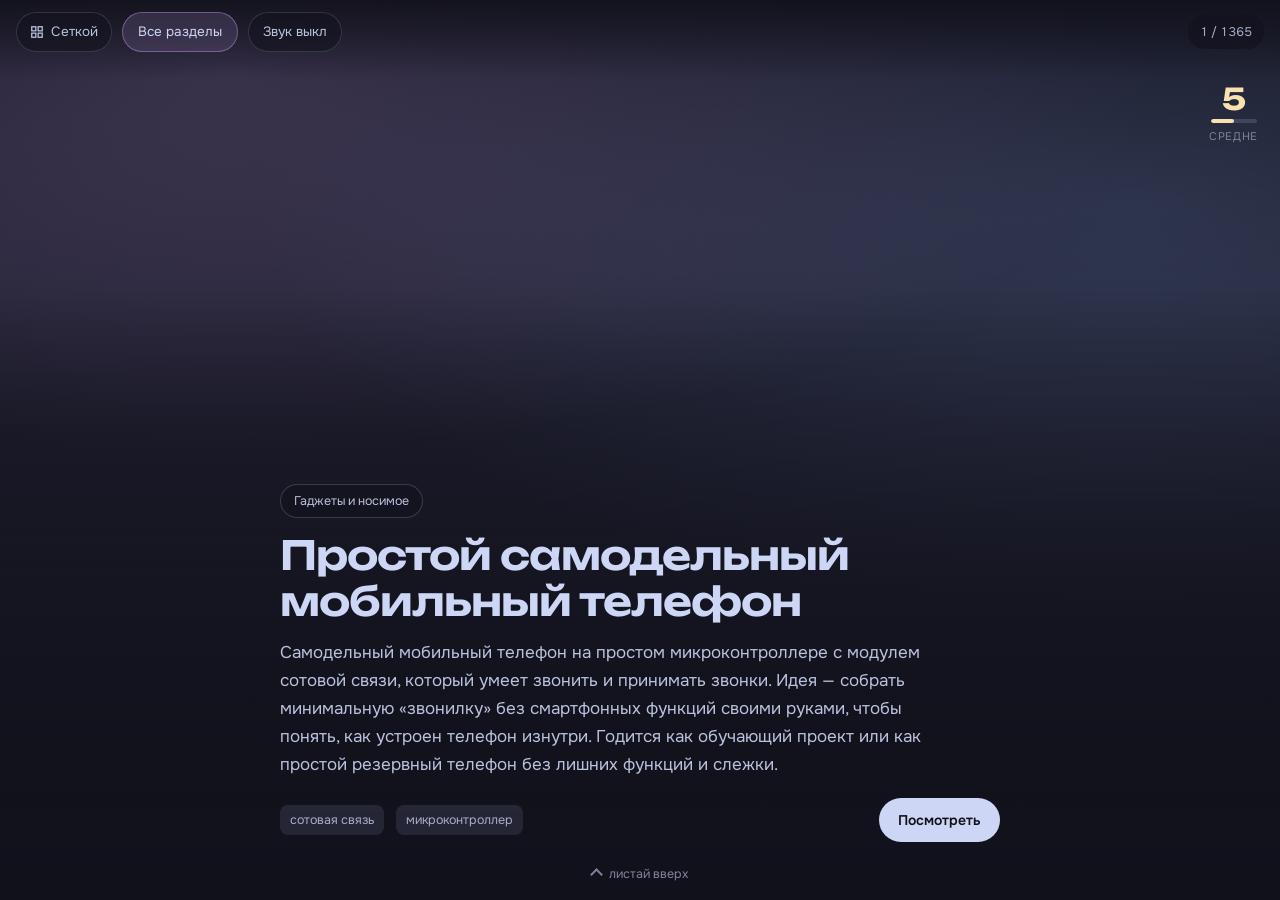
==== feed.html @ bd59975d "play the source clip behind each feed slide" ====
<!doctype html>
<html lang="ru">
<head>
<meta charset="utf-8">
<meta name="viewport" content="width=device-width, initial-scale=1, viewport-fit=cover">
<title>Лента идей</title>
<meta name="description" content="Лента самодельных проектов: листай и находи, что собрать своими руками.">
<link rel="preconnect" href="https://fonts.googleapis.com">
<link rel="preconnect" href="https://fonts.gstatic.com" crossorigin>
<link href="https://fonts.googleapis.com/css2?family=Onest:wght@400;500;600&family=Unbounded:wght@600;700&display=swap" rel="stylesheet">
<link rel="stylesheet" href="assets/feed.css">
<link rel="icon" href="data:image/svg+xml,<svg xmlns='http://www.w3.org/2000/svg' viewBox='0 0 32 32'><text y='26' font-size='26'>&#128161;</text></svg>">
</head>
<body>

<header class="bar">
  <a class="back" href="index.html" title="Открыть сеткой">
    <svg viewBox="0 0 24 24" aria-hidden="true"><rect x="3" y="3" width="7" height="7"/><rect x="14" y="3" width="7" height="7"/><rect x="3" y="14" width="7" height="7"/><rect x="14" y="14" width="7" height="7"/></svg>
    <span>Сеткой</span>
  </a>
  <button type="button" id="pick" class="pick">Все разделы</button>
  <button type="button" id="sound" class="sound" aria-pressed="false">Звук выкл</button>
  <span class="pos" id="pos"></span>
</header>

<div class="sheet" id="sheet" hidden>
  <div class="sheet-card">
    <p class="sheet-title">Показывать</p>
    <div class="sheet-list" id="sheet-list"></div>
  </div>
</div>

<main class="feed" id="feed"></main>

<div class="hint" id="hint"><span class="hint-arrow" aria-hidden="true"></span>листай вверх</div>

<script src="assets/feed.js"></script>
</body>
</html>
---- assets/feed.css ----
/* Лента идей — один экран, одна идея. Catppuccin Mocha */
:root {
  --crust:    #11111b;
  --mantle:   #181825;
  --base:     #1e1e2e;
  --surface0: #313244;
  --surface1: #45475a;
  --surface2: #585b70;
  --overlay0: #6c7086;
  --overlay1: #7f849c;
  --subtext0: #a6adc8;
  --subtext1: #bac2de;
  --text:     #cdd6f4;
  --mauve:    #cba6f7;
  --blue:     #89b4fa;
  --sapphire: #74c7ec;
  --teal:     #94e2d5;
  --green:    #a6e3a1;
  --yellow:   #f9e2af;
  --peach:    #fab387;
  --red:      #f38ba8;
}

* { box-sizing: border-box; }

html, body {
  height: 100%;
  margin: 0;
  overflow: hidden;
  background: var(--crust);
  color: var(--text);
  font: 16px/1.6 Onest, -apple-system, BlinkMacSystemFont, "Segoe UI", sans-serif;
  -webkit-font-smoothing: antialiased;
  overscroll-behavior: none;
}

/* ==========================
   ===      Верх          ===
   ========================== */

.bar {
  position: fixed;
  top: 0;
  left: 0;
  right: 0;
  z-index: 30;
  display: flex;
  align-items: center;
  gap: 10px;
  padding: calc(12px + env(safe-area-inset-top)) 16px 26px;
  background: linear-gradient(180deg, rgba(17,17,27,.9), rgba(17,17,27,0));
  pointer-events: none;
}

.bar > * { pointer-events: auto; }

.back {
  display: inline-flex;
  align-items: center;
  gap: 7px;
  padding: 8px 13px;
  border-radius: 999px;
  border: 1px solid rgba(205,214,244,.16);
  background: rgba(17,17,27,.5);
  backdrop-filter: blur(10px);
  color: var(--subtext1);
  font-size: 13.5px;
  text-decoration: none;
}

.back:hover { color: var(--text); border-color: rgba(205,214,244,.34); }

.back svg {
  width: 14px;
  height: 14px;
  fill: none;
  stroke: currentColor;
  stroke-width: 2.2;
  rx: 1;
}

.pick {
  padding: 8px 15px;
  border-radius: 999px;
  border: 1px solid rgba(203,166,247,.4);
  background: rgba(203,166,247,.15);
  backdrop-filter: blur(10px);
  color: var(--text);
  font: inherit;
  font-size: 13.5px;
  cursor: pointer;
  max-width: 48vw;
  overflow: hidden;
  text-overflow: ellipsis;
  white-space: nowrap;
}

.pos {
  margin-left: auto;
  font-size: 12.5px;
  color: var(--subtext0);
  font-variant-numeric: tabular-nums;
  background: rgba(17,17,27,.5);
  backdrop-filter: blur(10px);
  padding: 7px 12px;
  border-radius: 999px;
}

/* ==========================
   ===       Лента        ===
   ========================== */

.feed {
  height: 100dvh;
  overflow-y: scroll;
  scroll-snap-type: y mandatory;
  scrollbar-width: none;
  overscroll-behavior-y: contain;
}

.feed::-webkit-scrollbar { display: none; }

.slide {
  position: relative;
  height: 100dvh;
  scroll-snap-align: start;
  scroll-snap-stop: always;
  display: flex;
  flex-direction: column;
  justify-content: flex-end;
  padding: 0 0 calc(58px + env(safe-area-inset-bottom));
  overflow: hidden;
  isolation: isolate;
}

/* фон слайда: свой оттенок у каждого раздела */
.slide::before {
  content: "";
  position: absolute;
  inset: 0;
  z-index: -2;
  background:
    radial-gradient(120% 70% at 18% 8%, var(--tint1), transparent 60%),
    radial-gradient(110% 75% at 88% 22%, var(--tint2), transparent 62%),
    var(--base);
}

.slide::after {
  content: "";
  position: absolute;
  inset: 0;
  z-index: -1;
  background: linear-gradient(180deg, rgba(17,17,27,.5) 0%, rgba(17,17,27,.1) 32%, rgba(17,17,27,.86) 78%, rgba(17,17,27,.96) 100%);
}

.body {
  width: min(720px, 100% - 44px);
  margin-inline: auto;
  display: flex;
  flex-direction: column;
  gap: 14px;
}

.pill {
  align-self: flex-start;
  padding: 6px 13px;
  border-radius: 999px;
  border: 1px solid rgba(205,214,244,.2);
  background: rgba(17,17,27,.42);
  font-size: 12.5px;
  color: var(--subtext1);
}

.slide h2 {
  margin: 0;
  font-family: Unbounded, Onest, sans-serif;
  font-size: clamp(25px, 5.4vw, 40px);
  font-weight: 600;
  line-height: 1.16;
  letter-spacing: -.025em;
  text-wrap: balance;
}

.slide p {
  margin: 0;
  font-size: clamp(15px, 2.1vw, 17px);
  line-height: 1.66;
  color: var(--subtext1);
  max-width: 62ch;
  display: -webkit-box;
  -webkit-line-clamp: 7;
  -webkit-box-orient: vertical;
  overflow: hidden;
}

.slide.open p { -webkit-line-clamp: unset; }

.more {
  align-self: flex-start;
  border: 0;
  background: none;
  padding: 0;
  color: var(--overlay1);
  font: inherit;
  font-size: 13px;
  cursor: pointer;
  border-bottom: 1px dashed var(--surface2);
}

.row {
  display: flex;
  align-items: center;
  gap: 12px;
  flex-wrap: wrap;
  padding-top: 4px;
}

.tag {
  font-size: 12.5px;
  color: var(--subtext0);
  background: rgba(49,50,68,.66);
  border-radius: 8px;
  padding: 5px 10px;
}

.go {
  margin-left: auto;
  display: inline-flex;
  align-items: center;
  gap: 8px;
  padding: 11px 19px;
  border-radius: 999px;
  background: var(--text);
  color: var(--crust);
  font-weight: 600;
  font-size: 14px;
  text-decoration: none;
  transition: transform .12s;
}

.go:active { transform: scale(.97); }

/* сложность */
.gauge {
  position: absolute;
  top: calc(84px + env(safe-area-inset-top));
  right: 22px;
  z-index: 2;
  display: flex;
  flex-direction: column;
  align-items: center;
  gap: 5px;
  text-align: center;
}

.gauge b {
  font-family: Unbounded, Onest, sans-serif;
  font-size: 30px;
  line-height: 1;
  font-weight: 700;
}

.gauge span {
  font-size: 11px;
  letter-spacing: .06em;
  text-transform: uppercase;
  color: var(--overlay1);
}

.gauge i {
  display: block;
  width: 46px;
  height: 4px;
  border-radius: 2px;
  background: rgba(205,214,244,.16);
  overflow: hidden;
}

.gauge i u {
  display: block;
  height: 100%;
  border-radius: 2px;
  background: currentColor;
}

.g-easy  { color: var(--green); }
.g-mid   { color: var(--yellow); }
.g-hard  { color: var(--peach); }
.g-crazy { color: var(--red); }

.slide video {
  position: absolute;
  inset: 0;
  z-index: -1;
  width: 100%;
  height: 100%;
  object-fit: cover;
  opacity: .5;
}

/* встроенный ролик на весь экран: 16:9 растягивается по большей стороне, поля обрезаются */
.player {
  position: absolute;
  inset: 0;
  z-index: -1;
  overflow: hidden;
}

.player iframe {
  position: absolute;
  top: 50%;
  left: 50%;
  /* с запасом по масштабу: за край уезжают шапка с названием ролика и кнопки плеера */
  transform: translate(-50%, -50%) scale(1.35);
  width: 100vw;
  height: 56.25vw;
  min-height: 100dvh;
  min-width: 177.78dvh;
  border: 0;
  opacity: .5;
  pointer-events: none;   /* иначе плеер съедает свайп */
}

.sound {
  padding: 8px 14px;
  border-radius: 999px;
  border: 1px solid rgba(205,214,244,.16);
  background: rgba(17,17,27,.5);
  backdrop-filter: blur(10px);
  color: var(--subtext1);
  font: inherit;
  font-size: 13.5px;
  cursor: pointer;
  white-space: nowrap;
}

.sound[aria-pressed="true"] {
  border-color: rgba(166,227,161,.5);
  background: rgba(166,227,161,.16);
  color: var(--text);
}

/* ==========================
   ===      Шторка        ===
   ========================== */

.sheet[hidden] { display: none; }   /* иначе display:flex перебивает атрибут hidden */

.sheet {
  position: fixed;
  inset: 0;
  z-index: 40;
  display: flex;
  align-items: flex-end;
  justify-content: center;
  background: rgba(17,17,27,.72);
  backdrop-filter: blur(6px);
}

.sheet-card {
  width: min(620px, 100%);
  max-height: 76dvh;
  overflow-y: auto;
  border-radius: 20px 20px 0 0;
  border: 1px solid var(--surface0);
  border-bottom: 0;
  background: var(--mantle);
  padding: 20px 20px calc(24px + env(safe-area-inset-bottom));
}

.sheet-title {
  margin: 0 0 14px;
  font-size: 13px;
  letter-spacing: .08em;
  text-transform: uppercase;
  color: var(--overlay1);
}

.sheet-list {
  display: flex;
  flex-wrap: wrap;
  gap: 8px;
}

.sheet-list button {
  padding: 9px 14px;
  border-radius: 999px;
  border: 1px solid var(--surface0);
  background: var(--base);
  color: var(--subtext1);
  font: inherit;
  font-size: 13.5px;
  cursor: pointer;
}

.sheet-list button:hover { border-color: var(--surface2); color: var(--text); }

.sheet-list button[aria-pressed="true"] {
  background: rgba(203,166,247,.16);
  border-color: var(--mauve);
  color: var(--text);
}

.sheet-list .num { color: var(--overlay1); margin-left: 6px; font-size: 12px; }

/* ==========================
   ===     Подсказка      ===
   ========================== */

.hint {
  position: fixed;
  bottom: calc(16px + env(safe-area-inset-bottom));
  left: 50%;
  transform: translateX(-50%);
  z-index: 25;
  display: flex;
  align-items: center;
  gap: 8px;
  font-size: 12.5px;
  color: var(--overlay1);
  pointer-events: none;
  transition: opacity .4s;
}

.hint.gone { opacity: 0; }

.hint-arrow {
  width: 9px;
  height: 9px;
  border-left: 2px solid var(--overlay1);
  border-top: 2px solid var(--overlay1);
  transform: rotate(45deg);
  animation: nudge 1.7s ease-in-out infinite;
}

@keyframes nudge {
  0%, 100% { transform: rotate(45deg) translate(0, 0); }
  50%      { transform: rotate(45deg) translate(3px, 3px); }
}

@media (prefers-reduced-motion: reduce) {
  .hint-arrow { animation: none; }
}

@media (max-width: 640px) {
  .body { width: calc(100% - 36px); gap: 12px; }
  .gauge { right: 16px; }
  .go { margin-left: 0; }
}
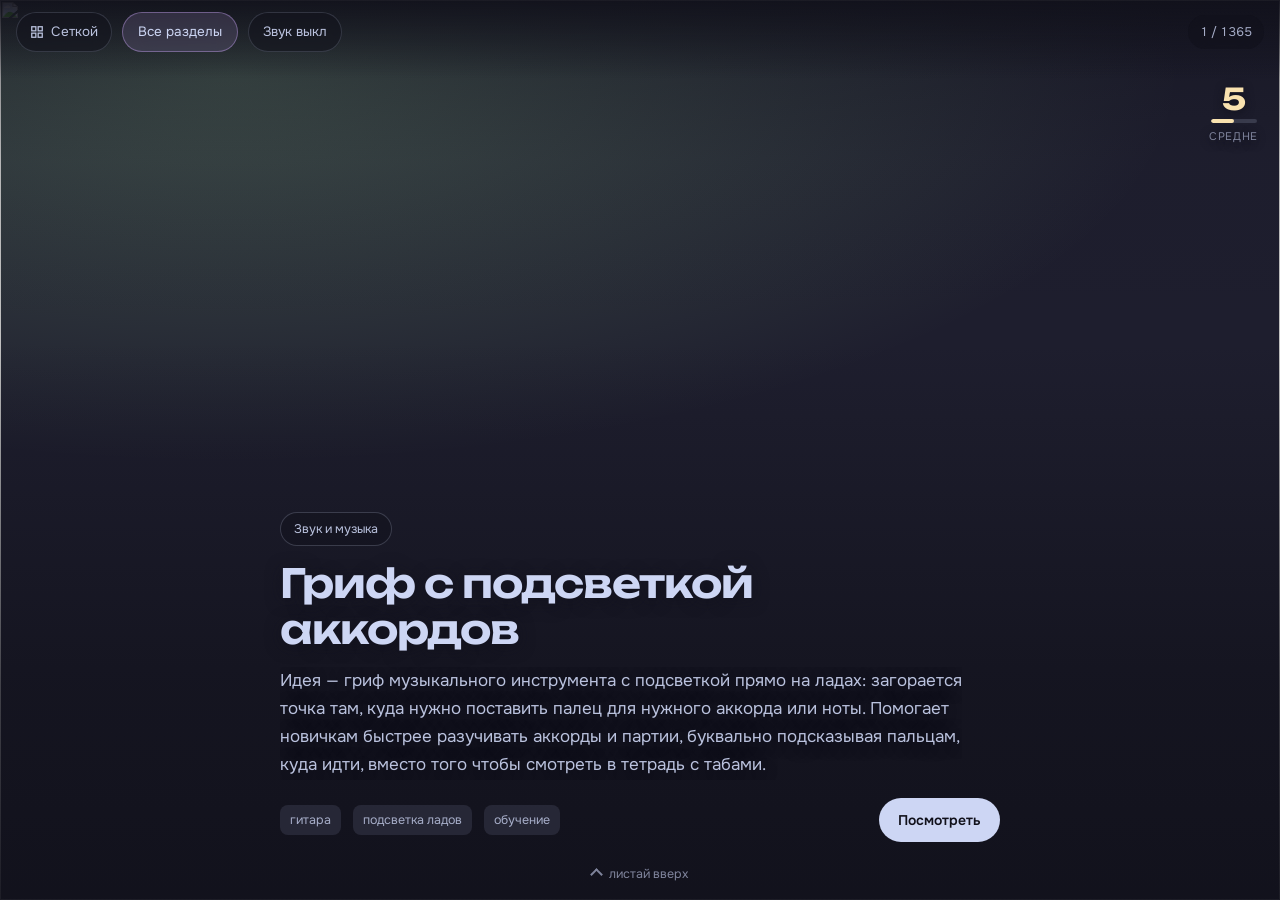
==== commit c4259bfb: "show video thumbnail instantly, drop heavy color tint" ====
--- a/feed.html
+++ b/feed.html
@@ -35,5 +35,6 @@
 <div class="hint" id="hint"><span class="hint-arrow" aria-hidden="true"></span>листай вверх</div>
 
 <script src="assets/feed.js"></script>
+<script src="https://www.youtube.com/iframe_api" async></script>
 </body>
 </html>
--- a/assets/feed.css
+++ b/assets/feed.css
@@ -133,25 +133,46 @@
   isolation: isolate;
 }
 
-/* фон слайда: свой оттенок у каждого раздела */
+/* подложка: лёгкий оттенок раздела виден только там, где нет кадра */
 .slide::before {
   content: "";
   position: absolute;
   inset: 0;
-  z-index: -2;
+  z-index: -3;
   background:
-    radial-gradient(120% 70% at 18% 8%, var(--tint1), transparent 60%),
-    radial-gradient(110% 75% at 88% 22%, var(--tint2), transparent 62%),
+    radial-gradient(120% 70% at 18% 8%, var(--tint1), transparent 62%),
     var(--base);
 }
 
+/* затемнение ровно под текстом, картинку не глушим */
 .slide::after {
   content: "";
   position: absolute;
   inset: 0;
-  z-index: -1;
-  background: linear-gradient(180deg, rgba(17,17,27,.5) 0%, rgba(17,17,27,.1) 32%, rgba(17,17,27,.86) 78%, rgba(17,17,27,.96) 100%);
-}
+  z-index: 0;
+  pointer-events: none;
+  background: linear-gradient(180deg,
+    rgba(17,17,27,.42) 0%,
+    rgba(17,17,27,.06) 18%,
+    rgba(17,17,27,0) 38%,
+    rgba(17,17,27,.72) 76%,
+    rgba(17,17,27,.93) 100%);
+}
+
+.slide > .body { position: relative; z-index: 1; }
+.slide > .gauge { z-index: 2; }   /* у шкалы уже своё absolute — трогаем только слой */
+
+.poster {
+  position: absolute;
+  inset: 0;
+  z-index: -1;            /* кадр лежит НАД плеером и уходит, когда ролик пошёл */
+  width: 100%;
+  height: 100%;
+  object-fit: cover;
+  transition: opacity .4s;
+}
+
+.slide.playing .poster { opacity: 0; }
 
 .body {
   width: min(720px, 100% - 44px);
@@ -170,6 +191,10 @@
   font-size: 12.5px;
   color: var(--subtext1);
 }
+
+/* кадры бывают светлыми — тень держит текст читаемым без плотной заливки */
+.slide h2, .slide p { text-shadow: 0 2px 16px rgba(17,17,27,.6); }
+.gauge b, .gauge span { text-shadow: 0 2px 10px rgba(17,17,27,.85); }
 
 .slide h2 {
   margin: 0;
@@ -295,14 +320,13 @@
   width: 100%;
   height: 100%;
   object-fit: cover;
-  opacity: .5;
 }
 
 /* встроенный ролик на весь экран: 16:9 растягивается по большей стороне, поля обрезаются */
 .player {
   position: absolute;
   inset: 0;
-  z-index: -1;
+  z-index: -2;
   overflow: hidden;
 }
 
@@ -317,7 +341,6 @@
   min-height: 100dvh;
   min-width: 177.78dvh;
   border: 0;
-  opacity: .5;
   pointer-events: none;   /* иначе плеер съедает свайп */
 }
 
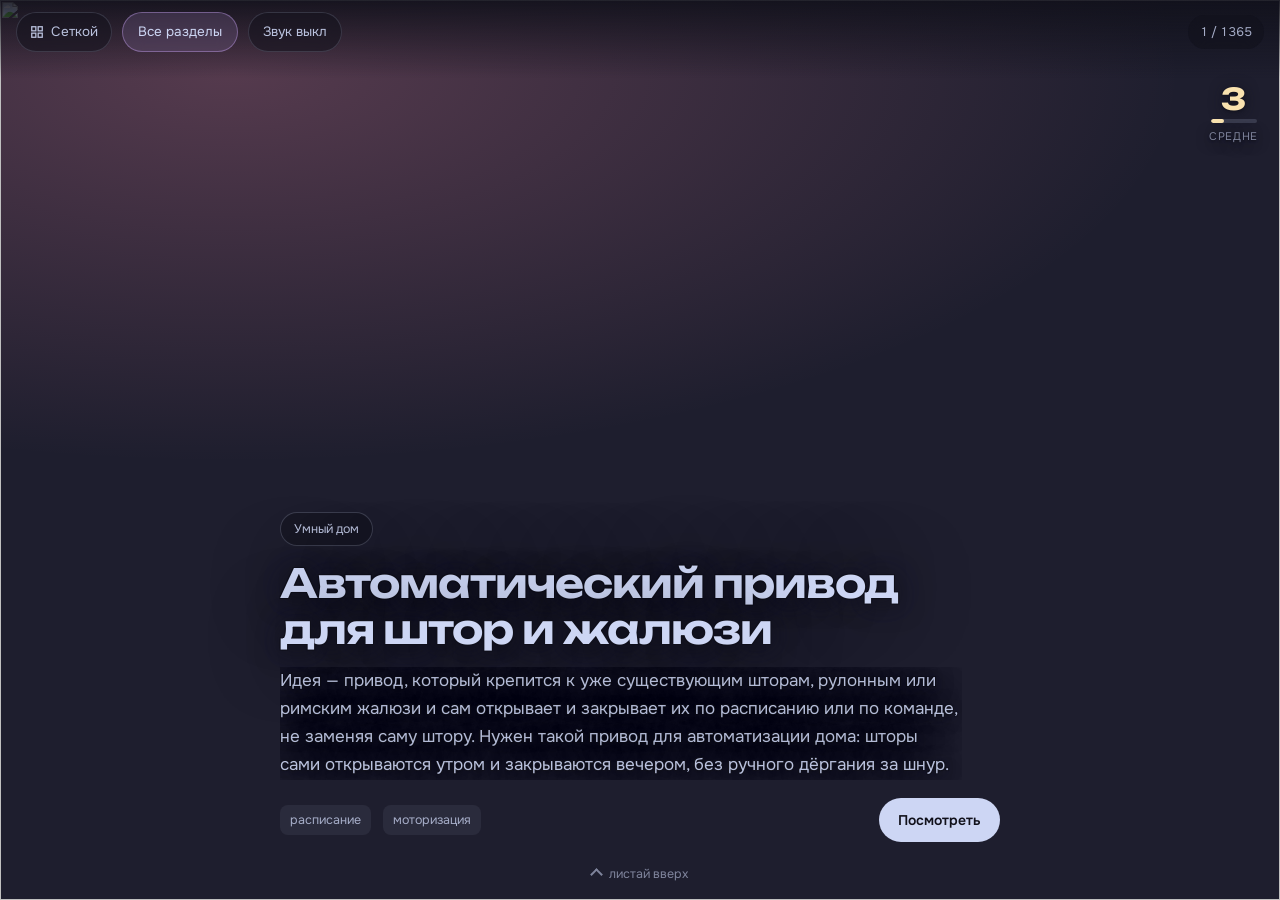
==== commit 43f48541: "Add favourites, has-video and newest-first filters Catalog rows gain fav (ideas saved to the vault b" ====
--- a/feed.html
+++ b/feed.html
@@ -14,7 +14,7 @@
 <body>
 
 <header class="bar">
-  <a class="back" href="index.html" title="Открыть сеткой">
+  <a class="back" href="index.html" title="Открыть сеткой" aria-label="Открыть сеткой">
     <svg viewBox="0 0 24 24" aria-hidden="true"><rect x="3" y="3" width="7" height="7"/><rect x="14" y="3" width="7" height="7"/><rect x="3" y="14" width="7" height="7"/><rect x="14" y="14" width="7" height="7"/></svg>
     <span>Сеткой</span>
   </a>
@@ -25,7 +25,9 @@
 
 <div class="sheet" id="sheet" hidden>
   <div class="sheet-card">
-    <p class="sheet-title">Показывать</p>
+    <p class="sheet-title">Подборка</p>
+    <div class="sheet-list" id="sheet-picks"></div>
+    <p class="sheet-title">Раздел</p>
     <div class="sheet-list" id="sheet-list"></div>
   </div>
 </div>
--- a/assets/feed.css
+++ b/assets/feed.css
@@ -52,7 +52,7 @@
   pointer-events: none;
 }
 
-.bar > * { pointer-events: auto; }
+.bar > * { pointer-events: auto; flex-shrink: 0; }
 
 .back {
   display: inline-flex;
@@ -89,7 +89,9 @@
   font: inherit;
   font-size: 13.5px;
   cursor: pointer;
-  max-width: 48vw;
+  /* the only item allowed to shrink: the rest of the bar must stay readable */
+  flex: 0 1 auto;
+  min-width: 0;
   overflow: hidden;
   text-overflow: ellipsis;
   white-space: nowrap;
@@ -97,6 +99,8 @@
 
 .pos {
   margin-left: auto;
+  flex-shrink: 0;
+  white-space: nowrap;
   font-size: 12.5px;
   color: var(--subtext0);
   font-variant-numeric: tabular-nums;
@@ -116,6 +120,7 @@
   scroll-snap-type: y mandatory;
   scrollbar-width: none;
   overscroll-behavior-y: contain;
+  overflow-anchor: none;   /* слайды позади снимаем сами — браузер не должен ещё раз двигать ленту */
 }
 
 .feed::-webkit-scrollbar { display: none; }
@@ -144,20 +149,7 @@
     var(--base);
 }
 
-/* затемнение ровно под текстом, картинку не глушим */
-.slide::after {
-  content: "";
-  position: absolute;
-  inset: 0;
-  z-index: 0;
-  pointer-events: none;
-  background: linear-gradient(180deg,
-    rgba(17,17,27,.42) 0%,
-    rgba(17,17,27,.06) 18%,
-    rgba(17,17,27,0) 38%,
-    rgba(17,17,27,.72) 76%,
-    rgba(17,17,27,.93) 100%);
-}
+/* затемнения нет вовсе — картинка идёт как есть, текст держится на собственной тени */
 
 .slide > .body { position: relative; z-index: 1; }
 .slide > .gauge { z-index: 2; }   /* у шкалы уже своё absolute — трогаем только слой */
@@ -182,6 +174,12 @@
   gap: 14px;
 }
 
+.pills {
+  display: flex;
+  flex-wrap: wrap;
+  gap: 8px;
+}
+
 .pill {
   align-self: flex-start;
   padding: 6px 13px;
@@ -192,9 +190,25 @@
   color: var(--subtext1);
 }
 
-/* кадры бывают светлыми — тень держит текст читаемым без плотной заливки */
-.slide h2, .slide p { text-shadow: 0 2px 16px rgba(17,17,27,.6); }
-.gauge b, .gauge span { text-shadow: 0 2px 10px rgba(17,17,27,.85); }
+/* заливки под текстом нет — читаемость держится только на тенях */
+.slide h2 {
+  /* обводка в четыре стороны плюс мягкое свечение: держит текст на любом кадре, кадр не глушим */
+  text-shadow:
+    1px 1px 0 rgba(17,17,27,.85), -1px 1px 0 rgba(17,17,27,.85),
+    1px -1px 0 rgba(17,17,27,.85), -1px -1px 0 rgba(17,17,27,.85),
+    0 3px 24px rgba(17,17,27,.95), 0 0 70px rgba(17,17,27,.8);
+}
+
+.slide p {
+  text-shadow:
+    1px 1px 0 rgba(17,17,27,.8), -1px 1px 0 rgba(17,17,27,.8),
+    1px -1px 0 rgba(17,17,27,.8), -1px -1px 0 rgba(17,17,27,.8),
+    0 2px 18px rgba(17,17,27,.95), 0 0 46px rgba(17,17,27,.85);
+  color: #fff;
+}
+
+.gauge b, .gauge span { text-shadow: 0 1px 2px rgba(17,17,27,.9), 0 2px 14px rgba(17,17,27,.9); }
+.more { text-shadow: 0 1px 8px rgba(17,17,27,.9); }
 
 .slide h2 {
   margin: 0;
@@ -335,7 +349,7 @@
   top: 50%;
   left: 50%;
   /* с запасом по масштабу: за край уезжают шапка с названием ролика и кнопки плеера */
-  transform: translate(-50%, -50%) scale(1.35);
+  transform: translate(-50%, -50%) scale(1.45);
   width: 100vw;
   height: 56.25vw;
   min-height: 100dvh;
@@ -426,6 +440,15 @@
 
 .sheet-list .num { color: var(--overlay1); margin-left: 6px; font-size: 12px; }
 
+.sheet-list + .sheet-title { margin-top: 20px; }
+
+.sheet-list .fav-toggle[aria-pressed="true"],
+.pill-fav {
+  background: rgba(249,226,175,.14);
+  border-color: var(--yellow);
+  color: var(--yellow);
+}
+
 /* ==========================
    ===     Подсказка      ===
    ========================== */
@@ -467,6 +490,8 @@
 
 @media (max-width: 640px) {
   .body { width: calc(100% - 36px); gap: 12px; }
+  /* phones: the grid link keeps only its icon so the section button stays legible */
+  .back span { display: none; }
   .gauge { right: 16px; }
   .go { margin-left: 0; }
 }
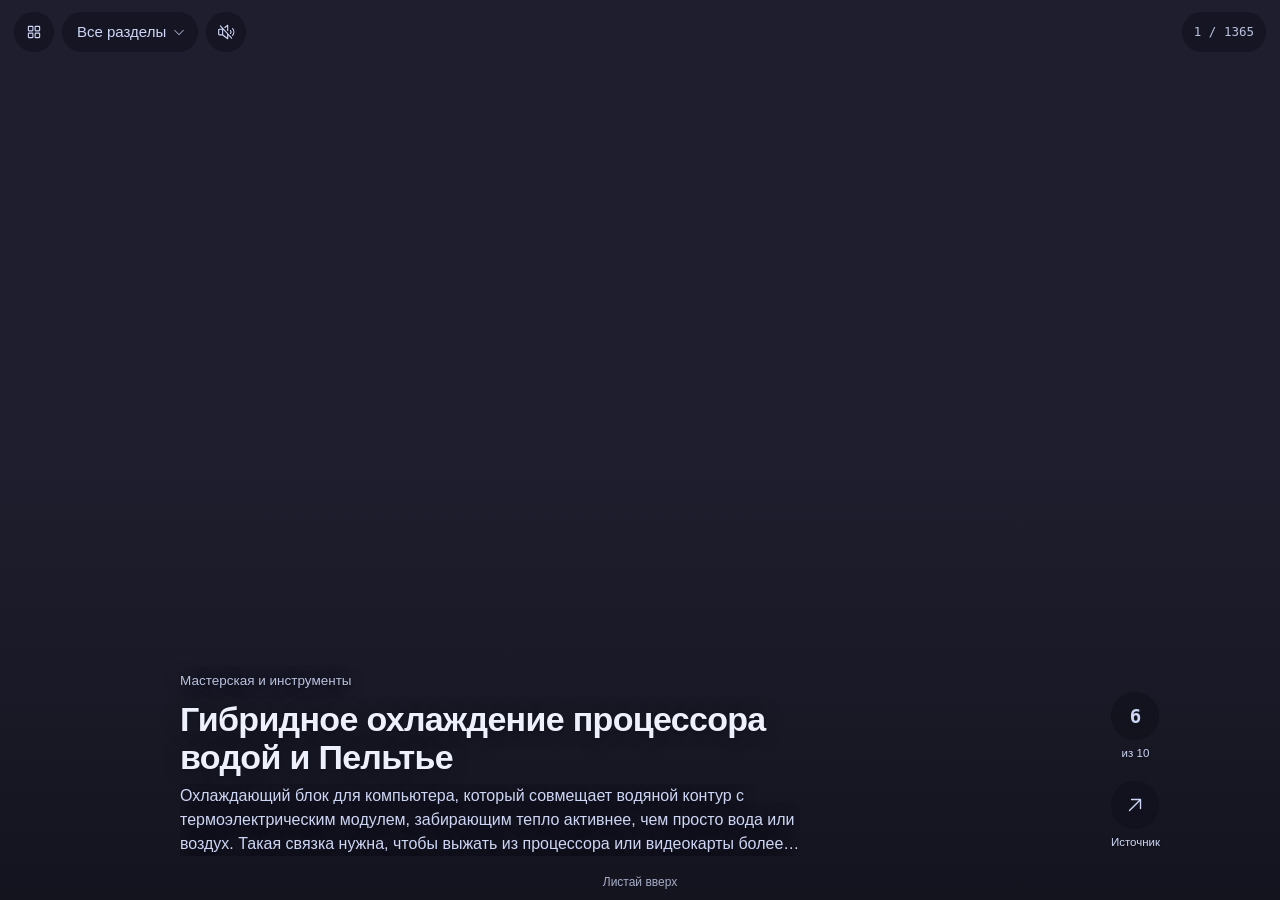
==== commit 441cd2a8: "Redesign grid and feed around the pictures The grid was text cards under purple glows with pills eve" ====
--- a/feed.html
+++ b/feed.html
@@ -5,36 +5,43 @@
 <meta name="viewport" content="width=device-width, initial-scale=1, viewport-fit=cover">
 <title>Лента идей</title>
 <meta name="description" content="Лента самодельных проектов: листай и находи, что собрать своими руками.">
-<link rel="preconnect" href="https://fonts.googleapis.com">
-<link rel="preconnect" href="https://fonts.gstatic.com" crossorigin>
-<link href="https://fonts.googleapis.com/css2?family=Onest:wght@400;500;600&family=Unbounded:wght@600;700&display=swap" rel="stylesheet">
+<meta name="theme-color" content="#11111b">
+<link rel="preload" href="assets/fonts/geist-cyrillic.woff2" as="font" type="font/woff2" crossorigin>
+<link rel="stylesheet" href="assets/base.css">
 <link rel="stylesheet" href="assets/feed.css">
-<link rel="icon" href="data:image/svg+xml,<svg xmlns='http://www.w3.org/2000/svg' viewBox='0 0 32 32'><text y='26' font-size='26'>&#128161;</text></svg>">
+<link rel="icon" href="assets/favicon.svg" type="image/svg+xml">
 </head>
 <body>
 
-<header class="bar">
-  <a class="back" href="index.html" title="Открыть сеткой" aria-label="Открыть сеткой">
-    <svg viewBox="0 0 24 24" aria-hidden="true"><rect x="3" y="3" width="7" height="7"/><rect x="14" y="3" width="7" height="7"/><rect x="3" y="14" width="7" height="7"/><rect x="14" y="14" width="7" height="7"/></svg>
-    <span>Сеткой</span>
+<header class="top">
+  <a class="round" href="index.html" title="Открыть сеткой">
+    <svg class="i" aria-hidden="true"><use href="assets/icons.svg#grid"/></svg><span class="sr">Открыть сеткой</span>
   </a>
-  <button type="button" id="pick" class="pick">Все разделы</button>
-  <button type="button" id="sound" class="sound" aria-pressed="false">Звук выкл</button>
+  <button type="button" id="pick" class="pick" aria-haspopup="dialog">
+    <span id="pick-label">Все разделы</span>
+    <svg class="i" aria-hidden="true"><use href="assets/icons.svg#caret"/></svg>
+  </button>
+  <button type="button" id="sound" class="round" aria-pressed="false" title="Звук">
+    <svg class="i" aria-hidden="true"><use id="sound-icon" href="assets/icons.svg#mute"/></svg><span class="sr">Звук</span>
+  </button>
   <span class="pos" id="pos"></span>
 </header>
 
-<div class="sheet" id="sheet" hidden>
+<div class="sheet" id="sheet" role="dialog" aria-label="Что показывать" hidden>
   <div class="sheet-card">
-    <p class="sheet-title">Подборка</p>
-    <div class="sheet-list" id="sheet-picks"></div>
-    <p class="sheet-title">Раздел</p>
-    <div class="sheet-list" id="sheet-list"></div>
+    <button type="button" class="row switch" id="fav-toggle" aria-pressed="false">
+      <svg class="i" aria-hidden="true"><use href="assets/icons.svg#star"/></svg>
+      <span>Только избранное</span>
+      <span class="n" id="fav-count"></span>
+      <span class="knob" aria-hidden="true"></span>
+    </button>
+    <div class="rows" id="sheet-list"></div>
   </div>
 </div>
 
 <main class="feed" id="feed"></main>
 
-<div class="hint" id="hint"><span class="hint-arrow" aria-hidden="true"></span>листай вверх</div>
+<p class="hint" id="hint">Листай вверх</p>
 
 <script src="assets/feed.js"></script>
 <script src="https://www.youtube.com/iframe_api" async></script>
--- a/assets/base.css
+++ b/assets/base.css
@@ -0,0 +1,90 @@
+/* Shared tokens for the grid and the feed: Catppuccin Mocha, one accent (peach). */
+
+@font-face {
+  font-family: Geist;
+  src: url(fonts/geist-cyrillic.woff2) format("woff2");
+  font-weight: 400 700;
+  font-display: swap;
+  unicode-range: U+0301, U+0400-045F, U+0490-0491, U+04B0-04B1, U+2116;
+}
+@font-face {
+  font-family: Geist;
+  src: url(fonts/geist-latin.woff2) format("woff2");
+  font-weight: 400 700;
+  font-display: swap;
+  unicode-range: U+0000-00FF, U+0131, U+0152-0153, U+02BB-02BC, U+02C6, U+02DA, U+02DC,
+    U+2000-206F, U+20AC, U+2122, U+2191, U+2193, U+2212, U+2215, U+FEFF, U+FFFD;
+}
+@font-face {
+  font-family: "Geist Mono";
+  src: url(fonts/geist-mono-cyrillic.woff2) format("woff2");
+  font-weight: 400 600;
+  font-display: swap;
+  unicode-range: U+0301, U+0400-045F, U+0490-0491, U+04B0-04B1, U+2116;
+}
+@font-face {
+  font-family: "Geist Mono";
+  src: url(fonts/geist-mono-latin.woff2) format("woff2");
+  font-weight: 400 600;
+  font-display: swap;
+  unicode-range: U+0000-00FF, U+2000-206F, U+2212, U+2215;
+}
+
+:root {
+  --crust:    #11111b;
+  --mantle:   #181825;
+  --base:     #1e1e2e;
+  --surface0: #313244;
+  --surface1: #45475a;
+  --surface2: #585b70;
+  --overlay0: #6c7086;
+  --overlay1: #7f849c;
+  --subtext0: #a6adc8;
+  --subtext1: #bac2de;
+  --text:     #cdd6f4;
+  --peach:    #fab387;
+
+  --accent: var(--peach);
+  --on-accent: var(--crust);
+  /* one radius for everything that is not a thumbnail */
+  --r: 8px;
+  --sans: Geist, -apple-system, BlinkMacSystemFont, "Segoe UI", sans-serif;
+  --mono: "Geist Mono", ui-monospace, SFMono-Regular, Menlo, monospace;
+  --ease: cubic-bezier(.16, 1, .3, 1);
+
+  color-scheme: dark;
+}
+
+* { box-sizing: border-box; }
+
+body {
+  margin: 0;
+  background: var(--crust);
+  color: var(--text);
+  font: 400 15px/1.55 var(--sans);
+  -webkit-font-smoothing: antialiased;
+  text-rendering: optimizeLegibility;
+}
+
+button, input, select { font: inherit; color: inherit; }
+
+.i {
+  width: 18px;
+  height: 18px;
+  flex: none;
+  fill: currentColor;
+}
+
+.sr {
+  position: absolute;
+  width: 1px;
+  height: 1px;
+  overflow: hidden;
+  clip: rect(0 0 0 0);
+  white-space: nowrap;
+}
+
+:focus-visible {
+  outline: 2px solid var(--accent);
+  outline-offset: 2px;
+}
--- a/assets/feed.css
+++ b/assets/feed.css
@@ -1,44 +1,12 @@
-/* Лента идей — один экран, одна идея. Catppuccin Mocha */
-:root {
-  --crust:    #11111b;
-  --mantle:   #181825;
-  --base:     #1e1e2e;
-  --surface0: #313244;
-  --surface1: #45475a;
-  --surface2: #585b70;
-  --overlay0: #6c7086;
-  --overlay1: #7f849c;
-  --subtext0: #a6adc8;
-  --subtext1: #bac2de;
-  --text:     #cdd6f4;
-  --mauve:    #cba6f7;
-  --blue:     #89b4fa;
-  --sapphire: #74c7ec;
-  --teal:     #94e2d5;
-  --green:    #a6e3a1;
-  --yellow:   #f9e2af;
-  --peach:    #fab387;
-  --red:      #f38ba8;
-}
-
-* { box-sizing: border-box; }
-
-html, body {
-  height: 100%;
-  margin: 0;
-  overflow: hidden;
-  background: var(--crust);
-  color: var(--text);
-  font: 16px/1.6 Onest, -apple-system, BlinkMacSystemFont, "Segoe UI", sans-serif;
-  -webkit-font-smoothing: antialiased;
-  overscroll-behavior: none;
-}
-
-/* ==========================
-   ===      Верх          ===
-   ========================== */
-
-.bar {
+/* Feed view: one idea per screen. Tokens and fonts live in base.css. */
+
+html, body { height: 100%; overflow: hidden; background: var(--crust); }
+
+/* ==========================
+   ===      Top bar       ===
+   ========================== */
+
+.top {
   position: fixed;
   top: 0;
   left: 0;
@@ -46,72 +14,61 @@
   z-index: 30;
   display: flex;
   align-items: center;
-  gap: 10px;
-  padding: calc(12px + env(safe-area-inset-top)) 16px 26px;
-  background: linear-gradient(180deg, rgba(17,17,27,.9), rgba(17,17,27,0));
+  gap: 8px;
+  padding: calc(12px + env(safe-area-inset-top)) 14px 12px;
   pointer-events: none;
 }
-
-.bar > * { pointer-events: auto; flex-shrink: 0; }
-
-.back {
+.top > * { pointer-events: auto; flex-shrink: 0; }
+
+/* translucent dark chips: readable over any frame without tinting the frame itself */
+.round, .pick, .pos {
+  height: 40px;
+  border: 0;
+  border-radius: 20px;
+  background: rgba(17, 17, 27, .58);
+  backdrop-filter: blur(14px) saturate(140%);
+  -webkit-backdrop-filter: blur(14px) saturate(140%);
+  color: var(--text);
+}
+
+.round {
+  display: grid;
+  place-items: center;
+  width: 40px;
+  cursor: pointer;
+  text-decoration: none;
+  transition: background .2s, transform .15s var(--ease);
+}
+.round:hover { background: rgba(49, 50, 68, .8); }
+.round:active { transform: scale(.94); }
+.round[aria-pressed="true"] { color: var(--accent); }
+
+.pick {
   display: inline-flex;
   align-items: center;
-  gap: 7px;
-  padding: 8px 13px;
-  border-radius: 999px;
-  border: 1px solid rgba(205,214,244,.16);
-  background: rgba(17,17,27,.5);
-  backdrop-filter: blur(10px);
+  gap: 6px;
+  min-width: 0;
+  flex: 0 1 auto;
+  padding: 0 12px 0 15px;
+  font-weight: 500;
+  cursor: pointer;
+}
+.pick span { overflow: hidden; text-overflow: ellipsis; white-space: nowrap; }
+.pick .i { width: 14px; height: 14px; color: var(--subtext0); }
+.pick.fav span::before { content: "★ "; color: var(--accent); }
+
+.pos {
+  display: grid;
+  place-items: center;
+  margin-left: auto;
+  padding: 0 12px;
   color: var(--subtext1);
-  font-size: 13.5px;
-  text-decoration: none;
-}
-
-.back:hover { color: var(--text); border-color: rgba(205,214,244,.34); }
-
-.back svg {
-  width: 14px;
-  height: 14px;
-  fill: none;
-  stroke: currentColor;
-  stroke-width: 2.2;
-  rx: 1;
-}
-
-.pick {
-  padding: 8px 15px;
-  border-radius: 999px;
-  border: 1px solid rgba(203,166,247,.4);
-  background: rgba(203,166,247,.15);
-  backdrop-filter: blur(10px);
-  color: var(--text);
-  font: inherit;
-  font-size: 13.5px;
-  cursor: pointer;
-  /* the only item allowed to shrink: the rest of the bar must stay readable */
-  flex: 0 1 auto;
-  min-width: 0;
-  overflow: hidden;
-  text-overflow: ellipsis;
+  font: 12.5px/1 var(--mono);
   white-space: nowrap;
 }
 
-.pos {
-  margin-left: auto;
-  flex-shrink: 0;
-  white-space: nowrap;
-  font-size: 12.5px;
-  color: var(--subtext0);
-  font-variant-numeric: tabular-nums;
-  background: rgba(17,17,27,.5);
-  backdrop-filter: blur(10px);
-  padding: 7px 12px;
-  border-radius: 999px;
-}
-
-/* ==========================
-   ===       Лента        ===
+/* ==========================
+   ===       Feed         ===
    ========================== */
 
 .feed {
@@ -120,9 +77,8 @@
   scroll-snap-type: y mandatory;
   scrollbar-width: none;
   overscroll-behavior-y: contain;
-  overflow-anchor: none;   /* слайды позади снимаем сами — браузер не должен ещё раз двигать ленту */
-}
-
+  overflow-anchor: none;   /* slides behind are removed by hand; the browser must not shift the feed again */
+}
 .feed::-webkit-scrollbar { display: none; }
 
 .slide {
@@ -130,258 +86,153 @@
   height: 100dvh;
   scroll-snap-align: start;
   scroll-snap-stop: always;
-  display: flex;
-  flex-direction: column;
-  justify-content: flex-end;
-  padding: 0 0 calc(58px + env(safe-area-inset-bottom));
   overflow: hidden;
   isolation: isolate;
-}
-
-/* подложка: лёгкий оттенок раздела виден только там, где нет кадра */
-.slide::before {
-  content: "";
+  background: var(--base);
+}
+
+/* media layers: player at the bottom, still on top of it until the clip really plays */
+.player {
   position: absolute;
   inset: 0;
   z-index: -3;
-  background:
-    radial-gradient(120% 70% at 18% 8%, var(--tint1), transparent 62%),
-    var(--base);
-}
-
-/* затемнения нет вовсе — картинка идёт как есть, текст держится на собственной тени */
-
-.slide > .body { position: relative; z-index: 1; }
-.slide > .gauge { z-index: 2; }   /* у шкалы уже своё absolute — трогаем только слой */
-
-.poster {
-  position: absolute;
-  inset: 0;
-  z-index: -1;            /* кадр лежит НАД плеером и уходит, когда ролик пошёл */
-  width: 100%;
-  height: 100%;
-  object-fit: cover;
-  transition: opacity .4s;
-}
-
-.slide.playing .poster { opacity: 0; }
-
-.body {
-  width: min(720px, 100% - 44px);
-  margin-inline: auto;
-  display: flex;
-  flex-direction: column;
-  gap: 14px;
-}
-
-.pills {
-  display: flex;
-  flex-wrap: wrap;
-  gap: 8px;
-}
-
-.pill {
-  align-self: flex-start;
-  padding: 6px 13px;
-  border-radius: 999px;
-  border: 1px solid rgba(205,214,244,.2);
-  background: rgba(17,17,27,.42);
-  font-size: 12.5px;
-  color: var(--subtext1);
-}
-
-/* заливки под текстом нет — читаемость держится только на тенях */
-.slide h2 {
-  /* обводка в четыре стороны плюс мягкое свечение: держит текст на любом кадре, кадр не глушим */
-  text-shadow:
-    1px 1px 0 rgba(17,17,27,.85), -1px 1px 0 rgba(17,17,27,.85),
-    1px -1px 0 rgba(17,17,27,.85), -1px -1px 0 rgba(17,17,27,.85),
-    0 3px 24px rgba(17,17,27,.95), 0 0 70px rgba(17,17,27,.8);
-}
-
-.slide p {
-  text-shadow:
-    1px 1px 0 rgba(17,17,27,.8), -1px 1px 0 rgba(17,17,27,.8),
-    1px -1px 0 rgba(17,17,27,.8), -1px -1px 0 rgba(17,17,27,.8),
-    0 2px 18px rgba(17,17,27,.95), 0 0 46px rgba(17,17,27,.85);
-  color: #fff;
-}
-
-.gauge b, .gauge span { text-shadow: 0 1px 2px rgba(17,17,27,.9), 0 2px 14px rgba(17,17,27,.9); }
-.more { text-shadow: 0 1px 8px rgba(17,17,27,.9); }
-
-.slide h2 {
-  margin: 0;
-  font-family: Unbounded, Onest, sans-serif;
-  font-size: clamp(25px, 5.4vw, 40px);
-  font-weight: 600;
-  line-height: 1.16;
-  letter-spacing: -.025em;
-  text-wrap: balance;
-}
-
-.slide p {
-  margin: 0;
-  font-size: clamp(15px, 2.1vw, 17px);
-  line-height: 1.66;
-  color: var(--subtext1);
-  max-width: 62ch;
-  display: -webkit-box;
-  -webkit-line-clamp: 7;
-  -webkit-box-orient: vertical;
   overflow: hidden;
 }
-
-.slide.open p { -webkit-line-clamp: unset; }
-
-.more {
-  align-self: flex-start;
-  border: 0;
-  background: none;
-  padding: 0;
-  color: var(--overlay1);
-  font: inherit;
-  font-size: 13px;
-  cursor: pointer;
-  border-bottom: 1px dashed var(--surface2);
-}
-
-.row {
-  display: flex;
-  align-items: center;
-  gap: 12px;
-  flex-wrap: wrap;
-  padding-top: 4px;
-}
-
-.tag {
-  font-size: 12.5px;
-  color: var(--subtext0);
-  background: rgba(49,50,68,.66);
-  border-radius: 8px;
-  padding: 5px 10px;
-}
-
-.go {
-  margin-left: auto;
-  display: inline-flex;
-  align-items: center;
-  gap: 8px;
-  padding: 11px 19px;
-  border-radius: 999px;
-  background: var(--text);
-  color: var(--crust);
-  font-weight: 600;
-  font-size: 14px;
-  text-decoration: none;
-  transition: transform .12s;
-}
-
-.go:active { transform: scale(.97); }
-
-/* сложность */
-.gauge {
-  position: absolute;
-  top: calc(84px + env(safe-area-inset-top));
-  right: 22px;
-  z-index: 2;
-  display: flex;
-  flex-direction: column;
-  align-items: center;
-  gap: 5px;
-  text-align: center;
-}
-
-.gauge b {
-  font-family: Unbounded, Onest, sans-serif;
-  font-size: 30px;
-  line-height: 1;
-  font-weight: 700;
-}
-
-.gauge span {
-  font-size: 11px;
-  letter-spacing: .06em;
-  text-transform: uppercase;
-  color: var(--overlay1);
-}
-
-.gauge i {
-  display: block;
-  width: 46px;
-  height: 4px;
-  border-radius: 2px;
-  background: rgba(205,214,244,.16);
-  overflow: hidden;
-}
-
-.gauge i u {
-  display: block;
-  height: 100%;
-  border-radius: 2px;
-  background: currentColor;
-}
-
-.g-easy  { color: var(--green); }
-.g-mid   { color: var(--yellow); }
-.g-hard  { color: var(--peach); }
-.g-crazy { color: var(--red); }
-
-.slide video {
-  position: absolute;
-  inset: 0;
-  z-index: -1;
-  width: 100%;
-  height: 100%;
-  object-fit: cover;
-}
-
-/* встроенный ролик на весь экран: 16:9 растягивается по большей стороне, поля обрезаются */
-.player {
-  position: absolute;
-  inset: 0;
-  z-index: -2;
-  overflow: hidden;
-}
-
 .player iframe {
   position: absolute;
   top: 50%;
   left: 50%;
-  /* с запасом по масштабу: за край уезжают шапка с названием ролика и кнопки плеера */
+  /* oversized so the player's own title bar and buttons fall outside the frame */
   transform: translate(-50%, -50%) scale(1.45);
   width: 100vw;
   height: 56.25vw;
   min-height: 100dvh;
   min-width: 177.78dvh;
   border: 0;
-  pointer-events: none;   /* иначе плеер съедает свайп */
-}
-
-.sound {
-  padding: 8px 14px;
-  border-radius: 999px;
-  border: 1px solid rgba(205,214,244,.16);
-  background: rgba(17,17,27,.5);
-  backdrop-filter: blur(10px);
+  pointer-events: none;   /* the player would otherwise swallow the swipe */
+}
+
+.slide video, .still {
+  position: absolute;
+  inset: 0;
+  z-index: -2;
+  width: 100%;
+  height: 100%;
+  object-fit: cover;
+}
+.still { transition: opacity .4s; }
+.still.lb { transform: scale(1.34); }   /* 4/3 over 16/9: exactly crops the baked-in bars */
+.slide.playing .still { opacity: 0; }
+
+/* only the bottom band darkens, and only as much as the caption needs */
+.slide::after {
+  content: "";
+  position: absolute;
+  inset: auto 0 0 0;
+  height: 50%;
+  z-index: -1;
+  background: linear-gradient(to top, rgba(17, 17, 27, .78), rgba(17, 17, 27, .4) 45%, transparent);
+  pointer-events: none;
+}
+
+/* ==========================
+   ===      Caption       ===
+   ========================== */
+
+.cap {
+  position: absolute;
+  left: 18px;
+  right: 88px;
+  bottom: calc(26px + env(safe-area-inset-bottom));
+  display: flex;
+  flex-direction: column;
+  gap: 8px;
+  max-width: 620px;
+  text-shadow: 0 1px 2px rgba(17, 17, 27, .6), 0 0 18px rgba(17, 17, 27, .45);
+}
+
+.cap .meta {
+  display: flex;
+  align-items: center;
+  gap: 6px;
   color: var(--subtext1);
-  font: inherit;
   font-size: 13.5px;
+  font-weight: 500;
+}
+.cap .meta .i { width: 15px; height: 15px; color: var(--accent); filter: drop-shadow(0 1px 2px rgba(17, 17, 27, .6)); }
+
+.cap h2 {
+  margin: 0;
+  font-size: clamp(23px, 3.4vw, 34px);
+  font-weight: 650;
+  letter-spacing: -.02em;
+  line-height: 1.12;
+  color: #eef1fb;
+}
+
+.cap p {
+  margin: 0;
+  color: var(--text);
+  font-size: 15px;
+  line-height: 1.5;
+  display: -webkit-box;
+  -webkit-line-clamp: 3;
+  -webkit-box-orient: vertical;
+  overflow: hidden;
   cursor: pointer;
-  white-space: nowrap;
-}
-
-.sound[aria-pressed="true"] {
-  border-color: rgba(166,227,161,.5);
-  background: rgba(166,227,161,.16);
+}
+.slide.open .cap p {
+  -webkit-line-clamp: unset;
+  max-height: 46dvh;
+  overflow-y: auto;
+}
+
+/* ==========================
+   ===        Rail        ===
+   ========================== */
+
+.rail {
+  position: absolute;
+  right: 12px;
+  bottom: calc(28px + env(safe-area-inset-bottom));
+  display: flex;
+  flex-direction: column;
+  align-items: center;
+  gap: 18px;
+}
+
+.act {
+  display: flex;
+  flex-direction: column;
+  align-items: center;
+  gap: 5px;
   color: var(--text);
-}
-
-/* ==========================
-   ===      Шторка        ===
-   ========================== */
-
-.sheet[hidden] { display: none; }   /* иначе display:flex перебивает атрибут hidden */
+  font-size: 11.5px;
+  font-weight: 500;
+  text-decoration: none;
+  text-shadow: 0 1px 2px rgba(17, 17, 27, .7);
+}
+.act .round { width: 48px; height: 48px; border-radius: 24px; }
+.act .round .i { width: 22px; height: 22px; }
+
+.diff {
+  display: grid;
+  place-items: center;
+  width: 48px;
+  height: 48px;
+  border-radius: 24px;
+  background: rgba(17, 17, 27, .58);
+  backdrop-filter: blur(14px);
+  -webkit-backdrop-filter: blur(14px);
+  font: 600 19px/1 var(--mono);
+  text-shadow: none;
+}
+
+/* ==========================
+   ===       Sheet        ===
+   ========================== */
+
+.sheet[hidden] { display: none; }   /* display:flex would otherwise beat the hidden attribute */
 
 .sheet {
   position: fixed;
@@ -390,108 +241,107 @@
   display: flex;
   align-items: flex-end;
   justify-content: center;
-  background: rgba(17,17,27,.72);
-  backdrop-filter: blur(6px);
+  background: rgba(17, 17, 27, .6);
+  animation: fade .2s ease-out;
 }
 
 .sheet-card {
-  width: min(620px, 100%);
-  max-height: 76dvh;
+  width: min(560px, 100%);
+  max-height: 78dvh;
   overflow-y: auto;
-  border-radius: 20px 20px 0 0;
-  border: 1px solid var(--surface0);
-  border-bottom: 0;
+  border-radius: 16px 16px 0 0;
   background: var(--mantle);
-  padding: 20px 20px calc(24px + env(safe-area-inset-bottom));
-}
-
-.sheet-title {
-  margin: 0 0 14px;
-  font-size: 13px;
-  letter-spacing: .08em;
-  text-transform: uppercase;
-  color: var(--overlay1);
-}
-
-.sheet-list {
-  display: flex;
-  flex-wrap: wrap;
-  gap: 8px;
-}
-
-.sheet-list button {
-  padding: 9px 14px;
-  border-radius: 999px;
-  border: 1px solid var(--surface0);
-  background: var(--base);
+  padding: 10px 8px calc(16px + env(safe-area-inset-bottom));
+  animation: up .28s var(--ease);
+}
+
+.row {
+  display: flex;
+  align-items: center;
+  gap: 12px;
+  width: 100%;
+  min-height: 48px;
+  padding: 0 14px;
+  border: 0;
+  border-radius: var(--r);
+  background: none;
   color: var(--subtext1);
-  font: inherit;
-  font-size: 13.5px;
+  font-size: 15px;
+  text-align: left;
   cursor: pointer;
 }
-
-.sheet-list button:hover { border-color: var(--surface2); color: var(--text); }
-
-.sheet-list button[aria-pressed="true"] {
-  background: rgba(203,166,247,.16);
-  border-color: var(--mauve);
-  color: var(--text);
-}
-
-.sheet-list .num { color: var(--overlay1); margin-left: 6px; font-size: 12px; }
-
-.sheet-list + .sheet-title { margin-top: 20px; }
-
-.sheet-list .fav-toggle[aria-pressed="true"],
-.pill-fav {
-  background: rgba(249,226,175,.14);
-  border-color: var(--yellow);
-  color: var(--yellow);
-}
-
-/* ==========================
-   ===     Подсказка      ===
+.row:hover { background: var(--base); color: var(--text); }
+.row .n { margin-left: auto; color: var(--overlay1); font: 12.5px var(--mono); }
+.row[aria-pressed="true"] { color: var(--text); background: var(--base); }
+.rows .row[aria-pressed="true"]::before {
+  content: "";
+  width: 3px;
+  height: 18px;
+  margin-left: -8px;
+  border-radius: 2px;
+  background: var(--accent);
+}
+
+.switch {
+  margin-bottom: 6px;
+  border-bottom: 1px solid var(--base);
+  border-radius: var(--r) var(--r) 0 0;
+}
+.switch .i { color: var(--accent); }
+.switch .n { margin-left: 0; }
+.knob {
+  position: relative;
+  width: 38px;
+  height: 22px;
+  margin-left: auto;
+  border-radius: 11px;
+  background: var(--surface1);
+  transition: background .2s;
+}
+.knob::after {
+  content: "";
+  position: absolute;
+  top: 3px;
+  left: 3px;
+  width: 16px;
+  height: 16px;
+  border-radius: 50%;
+  background: var(--text);
+  transition: transform .2s var(--ease);
+}
+.switch[aria-pressed="true"] .knob { background: var(--accent); }
+.switch[aria-pressed="true"] .knob::after { transform: translateX(16px); background: var(--crust); }
+
+@keyframes fade { from { opacity: 0; } }
+@keyframes up { from { transform: translateY(24px); opacity: 0; } }
+
+/* ==========================
+   ===      Hint, misc    ===
    ========================== */
 
 .hint {
   position: fixed;
-  bottom: calc(16px + env(safe-area-inset-bottom));
   left: 50%;
+  bottom: calc(8px + env(safe-area-inset-bottom));
+  z-index: 25;
+  margin: 0;
   transform: translateX(-50%);
-  z-index: 25;
-  display: flex;
-  align-items: center;
-  gap: 8px;
-  font-size: 12.5px;
-  color: var(--overlay1);
+  color: var(--subtext0);
+  font-size: 12px;
   pointer-events: none;
   transition: opacity .4s;
 }
-
 .hint.gone { opacity: 0; }
 
-.hint-arrow {
-  width: 9px;
-  height: 9px;
-  border-left: 2px solid var(--overlay1);
-  border-top: 2px solid var(--overlay1);
-  transform: rotate(45deg);
-  animation: nudge 1.7s ease-in-out infinite;
-}
-
-@keyframes nudge {
-  0%, 100% { transform: rotate(45deg) translate(0, 0); }
-  50%      { transform: rotate(45deg) translate(3px, 3px); }
+.blank .cap { right: 18px; }
+
+@media (min-width: 900px) {
+  .cap { left: max(28px, 50% - 460px); bottom: 44px; }
+  .cap p { font-size: 16px; }
+  .rail { right: max(20px, 50% - 520px); bottom: 48px; }
 }
 
 @media (prefers-reduced-motion: reduce) {
-  .hint-arrow { animation: none; }
-}
-
-@media (max-width: 640px) {
-  .body { width: calc(100% - 36px); gap: 12px; }
-  /* phones: the grid link keeps only its icon so the section button stays legible */
-  .back span { display: none; }
-  .gauge { right: 16px; }
-  .go { margin-left: 0; }
-}
+  .sheet, .sheet-card { animation: none; }
+  .still, .knob, .knob::after, .round { transition: none; }
+}
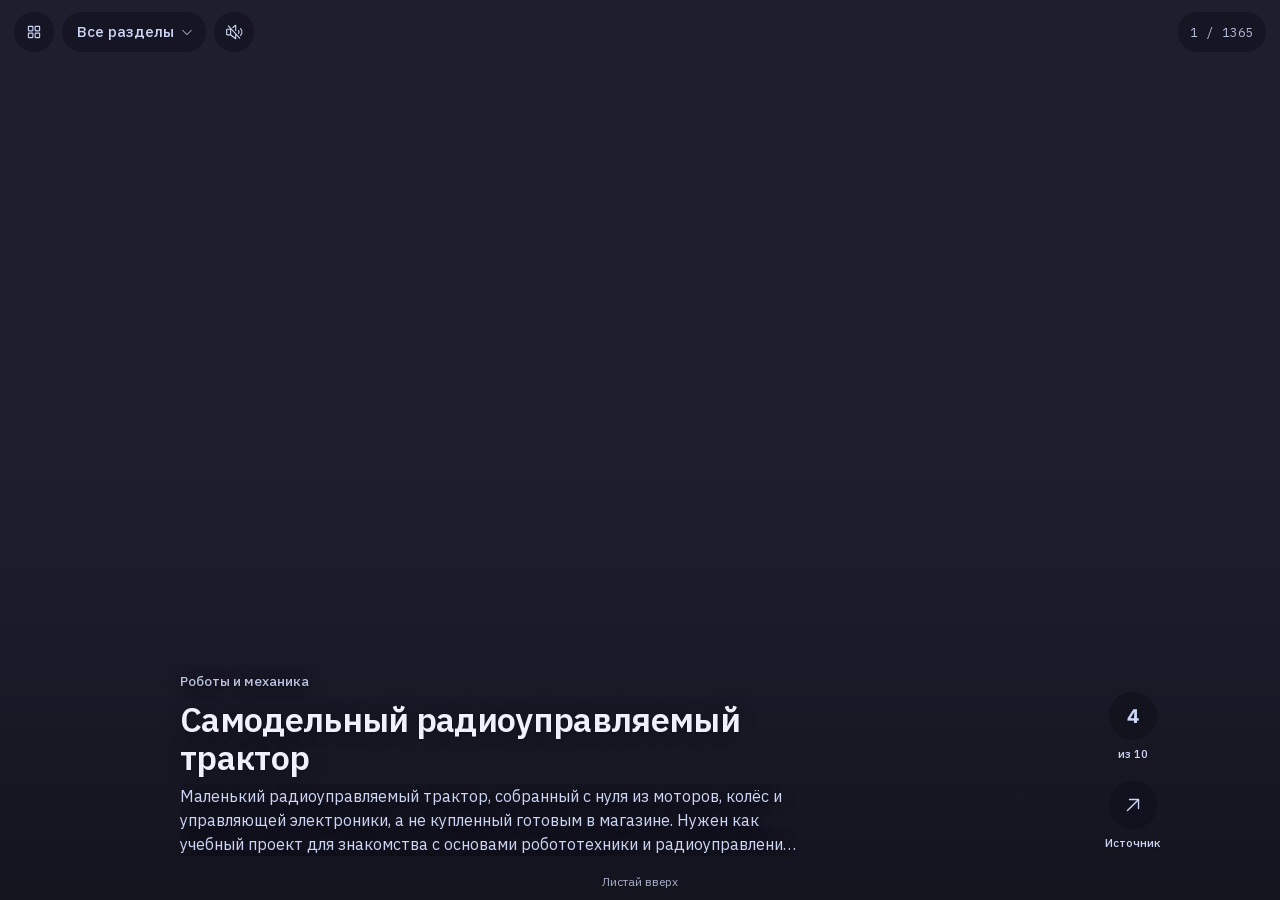
==== commit 5ce8bd31: "Swap Geist for IBM Plex Geist is the face half of generated UIs ship with now, which is exactly the " ====
--- a/feed.html
+++ b/feed.html
@@ -6,7 +6,7 @@
 <title>Лента идей</title>
 <meta name="description" content="Лента самодельных проектов: листай и находи, что собрать своими руками.">
 <meta name="theme-color" content="#11111b">
-<link rel="preload" href="assets/fonts/geist-cyrillic.woff2" as="font" type="font/woff2" crossorigin>
+<link rel="preload" href="assets/fonts/plex-sans-400-600-cyrillic.woff2" as="font" type="font/woff2" crossorigin>
 <link rel="stylesheet" href="assets/base.css">
 <link rel="stylesheet" href="assets/feed.css">
 <link rel="icon" href="assets/favicon.svg" type="image/svg+xml">
--- a/assets/base.css
+++ b/assets/base.css
@@ -1,33 +1,49 @@
 /* Shared tokens for the grid and the feed: Catppuccin Mocha, one accent (peach). */
 
 @font-face {
-  font-family: Geist;
-  src: url(fonts/geist-cyrillic.woff2) format("woff2");
-  font-weight: 400 700;
+  font-family: "IBM Plex Sans";
+  src: url(fonts/plex-sans-400-600-cyrillic.woff2) format("woff2");
+  font-weight: 400 600;
   font-display: swap;
   unicode-range: U+0301, U+0400-045F, U+0490-0491, U+04B0-04B1, U+2116;
 }
 @font-face {
-  font-family: Geist;
-  src: url(fonts/geist-latin.woff2) format("woff2");
-  font-weight: 400 700;
+  font-family: "IBM Plex Sans";
+  src: url(fonts/plex-sans-400-600-latin.woff2) format("woff2");
+  font-weight: 400 600;
   font-display: swap;
   unicode-range: U+0000-00FF, U+0131, U+0152-0153, U+02BB-02BC, U+02C6, U+02DA, U+02DC,
     U+2000-206F, U+20AC, U+2122, U+2191, U+2193, U+2212, U+2215, U+FEFF, U+FFFD;
 }
 @font-face {
-  font-family: "Geist Mono";
-  src: url(fonts/geist-mono-cyrillic.woff2) format("woff2");
-  font-weight: 400 600;
+  font-family: "IBM Plex Mono";
+  src: url(fonts/plex-mono-400-cyrillic.woff2) format("woff2");
+  font-weight: 400;
   font-display: swap;
   unicode-range: U+0301, U+0400-045F, U+0490-0491, U+04B0-04B1, U+2116;
 }
 @font-face {
-  font-family: "Geist Mono";
-  src: url(fonts/geist-mono-latin.woff2) format("woff2");
-  font-weight: 400 600;
+  font-family: "IBM Plex Mono";
+  src: url(fonts/plex-mono-400-latin.woff2) format("woff2");
+  font-weight: 400;
   font-display: swap;
-  unicode-range: U+0000-00FF, U+2000-206F, U+2212, U+2215;
+  unicode-range: U+0000-00FF, U+0131, U+0152-0153, U+02BB-02BC, U+02C6, U+02DA, U+02DC,
+    U+2000-206F, U+20AC, U+2122, U+2191, U+2193, U+2212, U+2215, U+FEFF, U+FFFD;
+}
+@font-face {
+  font-family: "IBM Plex Mono";
+  src: url(fonts/plex-mono-500-cyrillic.woff2) format("woff2");
+  font-weight: 500;
+  font-display: swap;
+  unicode-range: U+0301, U+0400-045F, U+0490-0491, U+04B0-04B1, U+2116;
+}
+@font-face {
+  font-family: "IBM Plex Mono";
+  src: url(fonts/plex-mono-500-latin.woff2) format("woff2");
+  font-weight: 500;
+  font-display: swap;
+  unicode-range: U+0000-00FF, U+0131, U+0152-0153, U+02BB-02BC, U+02C6, U+02DA, U+02DC,
+    U+2000-206F, U+20AC, U+2122, U+2191, U+2193, U+2212, U+2215, U+FEFF, U+FFFD;
 }
 
 :root {
@@ -48,8 +64,9 @@
   --on-accent: var(--crust);
   /* one radius for everything that is not a thumbnail */
   --r: 8px;
-  --sans: Geist, -apple-system, BlinkMacSystemFont, "Segoe UI", sans-serif;
-  --mono: "Geist Mono", ui-monospace, SFMono-Regular, Menlo, monospace;
+  /* Plex: an engineering face for a catalogue of things to build, with full Cyrillic */
+  --sans: "IBM Plex Sans", -apple-system, BlinkMacSystemFont, "Segoe UI", sans-serif;
+  --mono: "IBM Plex Mono", ui-monospace, SFMono-Regular, Menlo, monospace;
   --ease: cubic-bezier(.16, 1, .3, 1);
 
   color-scheme: dark;
--- a/assets/feed.css
+++ b/assets/feed.css
@@ -164,7 +164,7 @@
 .cap h2 {
   margin: 0;
   font-size: clamp(23px, 3.4vw, 34px);
-  font-weight: 650;
+  font-weight: 600;
   letter-spacing: -.02em;
   line-height: 1.12;
   color: #eef1fb;
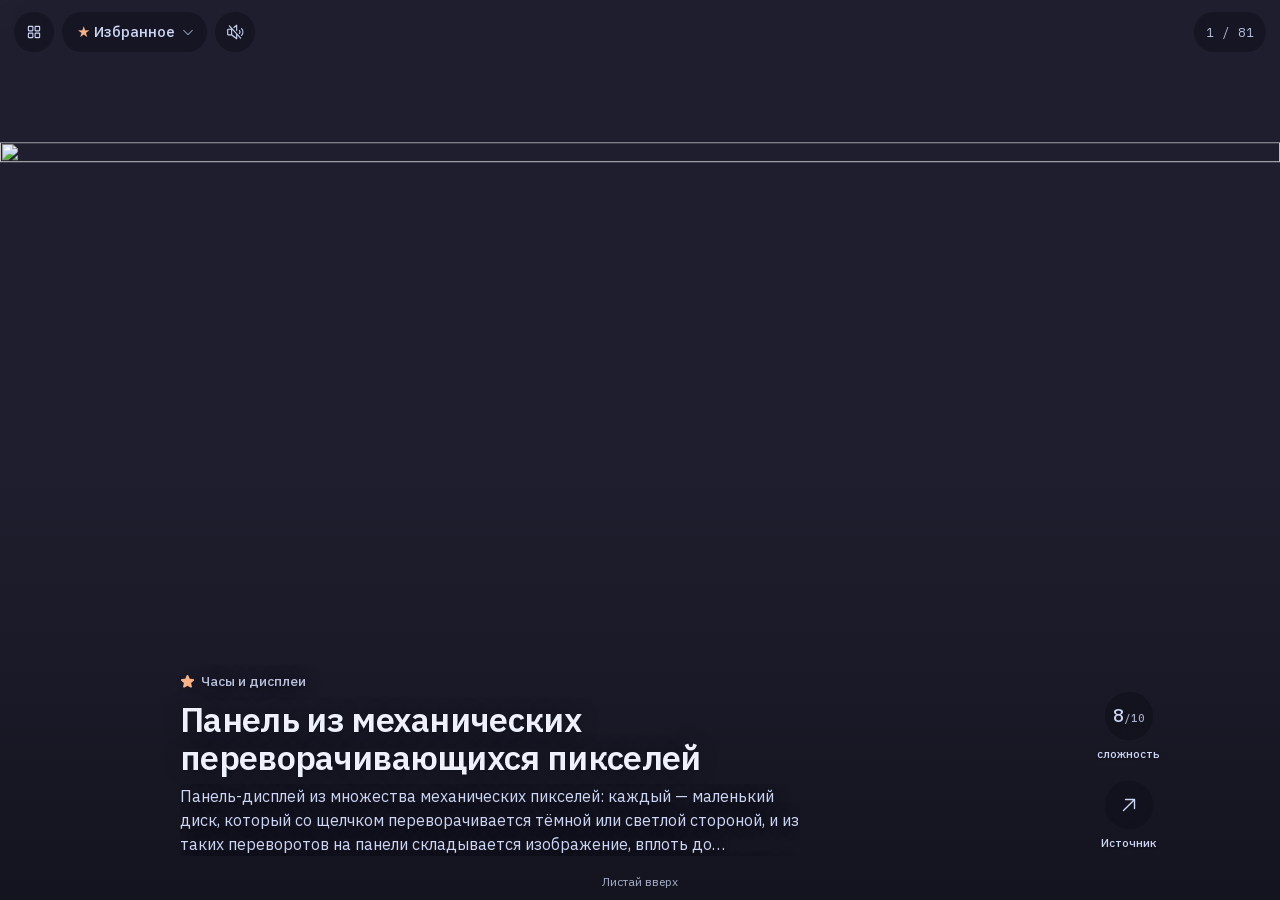
==== commit 1d3a4904: "Never cut the sides of feed media The youtube box used a 1.2x zoom that cut ~8% off every edge. Now " ====
--- a/feed.html
+++ b/feed.html
@@ -7,8 +7,8 @@
 <meta name="description" content="Лента самодельных проектов: листай и находи, что собрать своими руками.">
 <meta name="theme-color" content="#11111b">
 <link rel="preload" href="assets/fonts/plex-sans-400-600-cyrillic.woff2" as="font" type="font/woff2" crossorigin>
-<link rel="stylesheet" href="assets/base.css">
-<link rel="stylesheet" href="assets/feed.css">
+<link rel="stylesheet" href="assets/base.css?v=7">
+<link rel="stylesheet" href="assets/feed.css?v=7">
 <link rel="icon" href="assets/favicon.svg" type="image/svg+xml">
 </head>
 <body>
@@ -43,7 +43,7 @@
 
 <p class="hint" id="hint">Листай вверх</p>
 
-<script src="assets/feed.js"></script>
+<script src="assets/feed.js?v=7"></script>
 <script src="https://www.youtube.com/iframe_api" async></script>
 </body>
 </html>
--- a/assets/feed.css
+++ b/assets/feed.css
@@ -100,17 +100,20 @@
 }
 .player iframe {
   position: absolute;
-  top: 50%;
-  left: 50%;
-  /* oversized so the player's own title bar and buttons fall outside the frame */
-  transform: translate(-50%, -50%) scale(1.45);
-  width: 100vw;
-  height: 56.25vw;
-  min-height: 100dvh;
-  min-width: 177.78dvh;
+  /* rendered at 1280 and scaled to the box; offsets hide only youtube's strips (sizePlayer) */
+  left: var(--l, 0);
+  top: var(--t, 0);
+  width: var(--iw, 1280px);
+  height: var(--ih, 720px);
+  transform-origin: 0 0;
+  transform: scale(var(--k, 1));
   border: 0;
   pointer-events: none;   /* the player would otherwise swallow the swipe */
 }
+
+/* iOS draws its own start button over a muted inline video; this site starts clips itself */
+video::-webkit-media-controls-start-playback-button { display: none !important; -webkit-appearance: none; }
+video::-webkit-media-controls { display: none !important; }
 
 .slide video, .still {
   position: absolute;
@@ -123,6 +126,33 @@
 .still { transition: opacity .4s; }
 .still.lb { transform: scale(1.34); }   /* 4/3 over 16/9: exactly crops the baked-in bars */
 .slide.playing .still { opacity: 0; }
+
+/* blurred copy of the frame that fills the screen around media shown whole */
+.bg {
+  position: absolute;
+  inset: -40px;
+  z-index: -5;
+  width: calc(100% + 80px);
+  height: calc(100% + 80px);
+  object-fit: cover;
+  filter: blur(28px) brightness(.55) saturate(1.2);
+  display: none;
+}
+.fit .bg { display: block; }
+
+/* media whose shape differs a lot from the screen: an exact-shape box in the middle,
+   so nothing of the picture is cut off */
+.fit video, .fit .still, .fit .player {
+  inset: auto;
+  left: 50%;
+  top: 50%;
+  width: min(100%, calc(100dvh * var(--ar)));
+  height: auto;
+  aspect-ratio: var(--ar);
+  transform: translate(-50%, -50%);
+  object-fit: cover;   /* cover inside an exact box also crops youtube's baked-in bars */
+}
+.fit .still.lb { transform: translate(-50%, -50%); }
 
 /* only the bottom band darkens, and only as much as the caption needs */
 .slide::after {
@@ -216,17 +246,20 @@
 .act .round .i { width: 22px; height: 22px; }
 
 .diff {
-  display: grid;
-  place-items: center;
+  display: flex;
+  align-items: baseline;
+  justify-content: center;
+  padding-top: 15px;
   width: 48px;
   height: 48px;
   border-radius: 24px;
   background: rgba(17, 17, 27, .58);
   backdrop-filter: blur(14px);
   -webkit-backdrop-filter: blur(14px);
-  font: 600 19px/1 var(--mono);
+  font: 500 18px/1 var(--mono);
   text-shadow: none;
 }
+.diff small { font-size: 11px; color: var(--subtext0); }
 
 /* ==========================
    ===       Sheet        ===
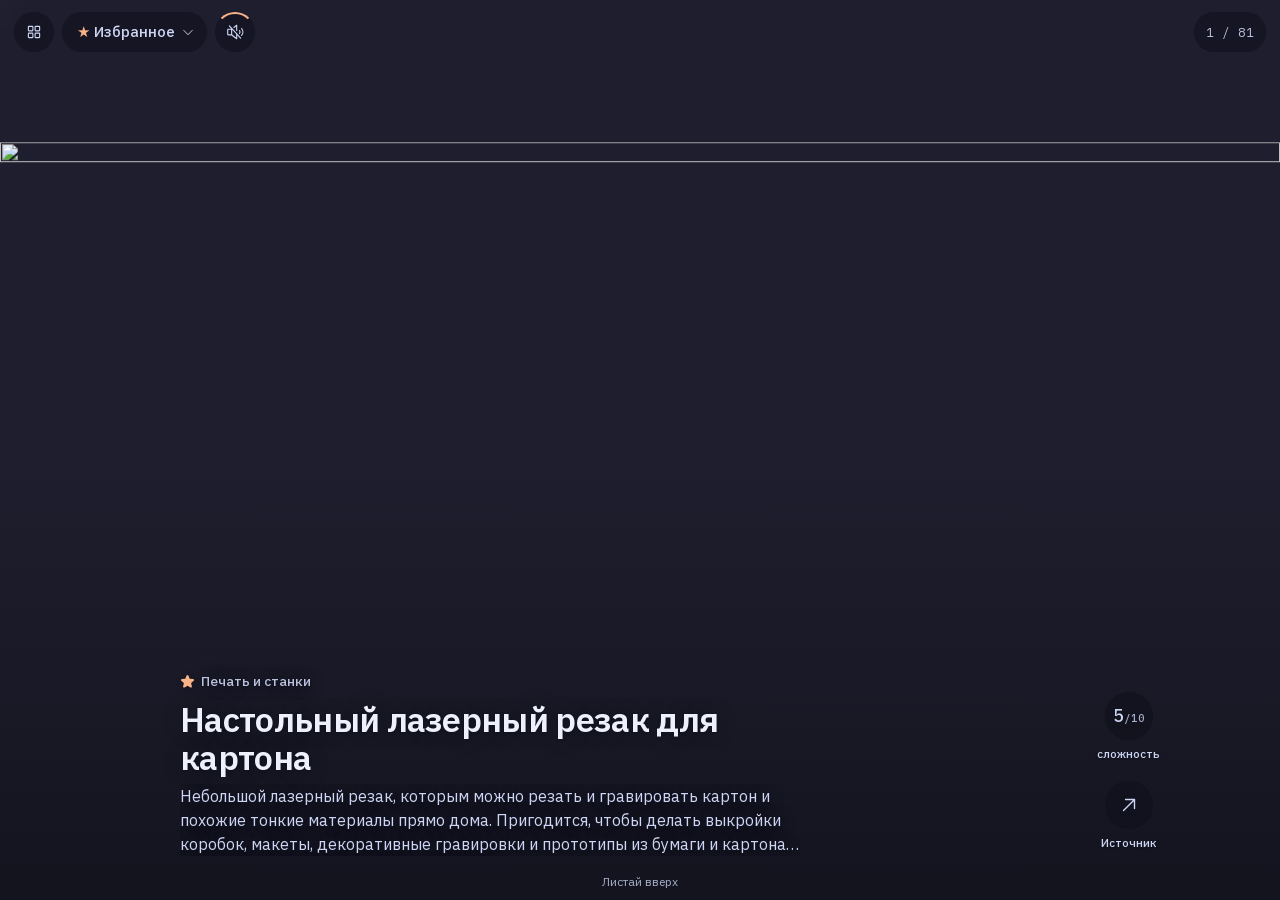
==== commit 6fcef1ed: "Turn the feed's sound button into a media indicator While the clip on screen loads (or rebuffers) a " ====
--- a/feed.html
+++ b/feed.html
@@ -7,8 +7,8 @@
 <meta name="description" content="Лента самодельных проектов: листай и находи, что собрать своими руками.">
 <meta name="theme-color" content="#11111b">
 <link rel="preload" href="assets/fonts/plex-sans-400-600-cyrillic.woff2" as="font" type="font/woff2" crossorigin>
-<link rel="stylesheet" href="assets/base.css?v=7">
-<link rel="stylesheet" href="assets/feed.css?v=7">
+<link rel="stylesheet" href="assets/base.css?v=8">
+<link rel="stylesheet" href="assets/feed.css?v=8">
 <link rel="icon" href="assets/favicon.svg" type="image/svg+xml">
 </head>
 <body>
@@ -43,7 +43,7 @@
 
 <p class="hint" id="hint">Листай вверх</p>
 
-<script src="assets/feed.js?v=7"></script>
+<script src="assets/feed.js?v=8"></script>
 <script src="https://www.youtube.com/iframe_api" async></script>
 </body>
 </html>
--- a/assets/feed.css
+++ b/assets/feed.css
@@ -32,6 +32,7 @@
 }
 
 .round {
+  position: relative;
   display: grid;
   place-items: center;
   width: 40px;
@@ -42,6 +43,20 @@
 .round:hover { background: rgba(49, 50, 68, .8); }
 .round:active { transform: scale(.94); }
 .round[aria-pressed="true"] { color: var(--accent); }
+.round:disabled { cursor: default; color: var(--subtext0); }
+.round:disabled:active { transform: none; }
+
+/* the clip on screen is still loading: a ring runs around the sound button */
+#sound[data-state="loading"]::after {
+  content: "";
+  position: absolute;
+  inset: 0;
+  border-radius: 50%;
+  border: 2px solid transparent;
+  border-top-color: var(--accent);
+  animation: spin .8s linear infinite;
+}
+@keyframes spin { to { transform: rotate(1turn); } }
 
 .pick {
   display: inline-flex;
@@ -368,6 +383,19 @@
 
 .blank .cap { right: 18px; }
 
+/* idea with neither clip nor picture */
+.none {
+  position: absolute;
+  inset: 0 0 34% 0;
+  display: grid;
+  place-content: center;
+  justify-items: center;
+  gap: 10px;
+  color: var(--surface2);
+  font-size: 14px;
+}
+.none .i { width: 56px; height: 56px; }
+
 @media (min-width: 900px) {
   .cap { left: max(28px, 50% - 460px); bottom: 44px; }
   .cap p { font-size: 16px; }
@@ -377,4 +405,5 @@
 @media (prefers-reduced-motion: reduce) {
   .sheet, .sheet-card { animation: none; }
   .still, .knob, .knob::after, .round { transition: none; }
-}
+  #sound[data-state="loading"]::after { animation-duration: 2.4s; }
+}
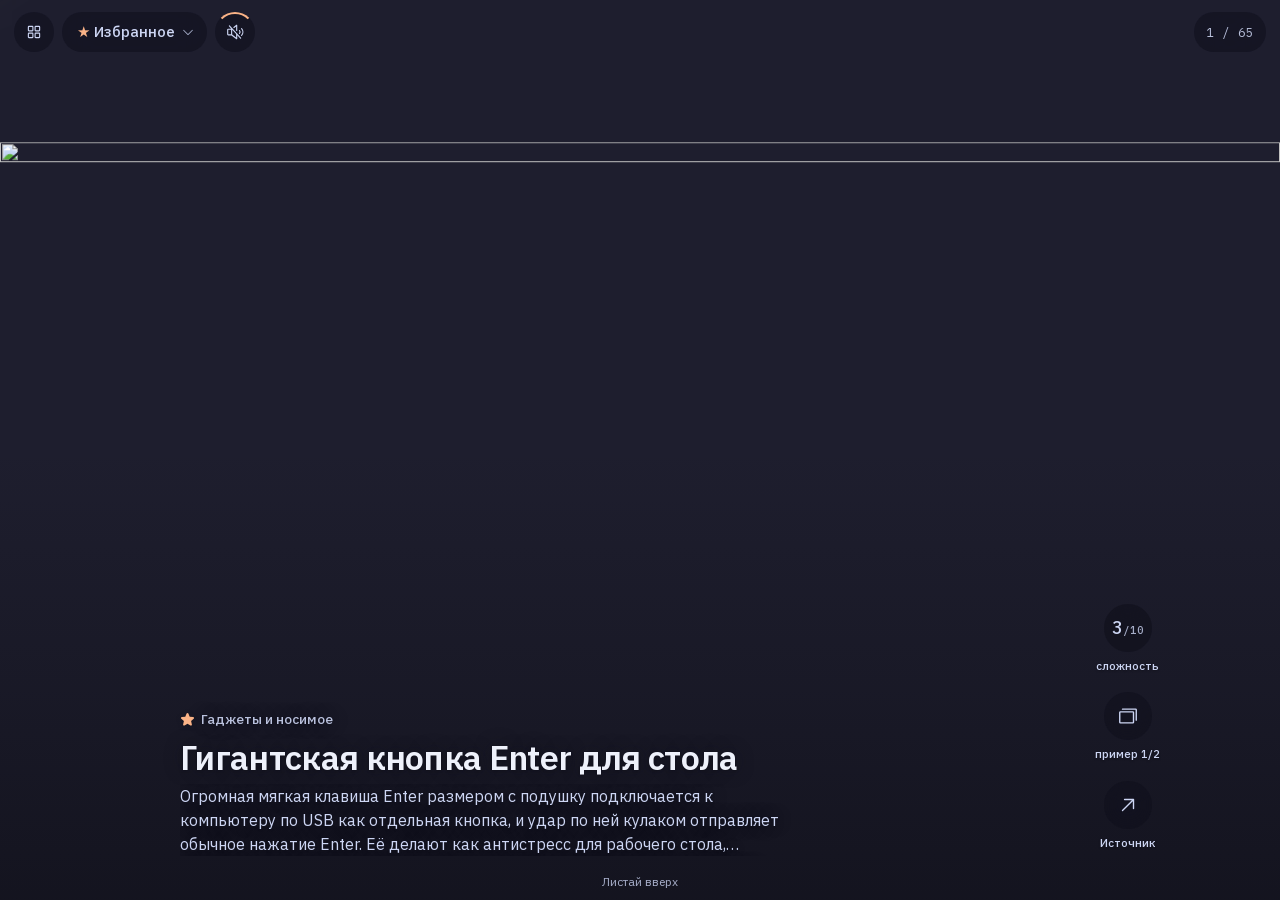
==== commit cd2b060d: "Merge duplicate ideas into one card each (1269 -> 983); other takes live in 'also'" ====
--- a/feed.html
+++ b/feed.html
@@ -7,8 +7,8 @@
 <meta name="description" content="Лента самодельных проектов: листай и находи, что собрать своими руками.">
 <meta name="theme-color" content="#11111b">
 <link rel="preload" href="assets/fonts/plex-sans-400-600-cyrillic.woff2" as="font" type="font/woff2" crossorigin>
-<link rel="stylesheet" href="assets/base.css?v=8">
-<link rel="stylesheet" href="assets/feed.css?v=8">
+<link rel="stylesheet" href="assets/base.css?v=9">
+<link rel="stylesheet" href="assets/feed.css?v=9">
 <link rel="icon" href="assets/favicon.svg" type="image/svg+xml">
 </head>
 <body>
@@ -43,7 +43,7 @@
 
 <p class="hint" id="hint">Листай вверх</p>
 
-<script src="assets/feed.js?v=8"></script>
+<script src="assets/feed.js?v=9"></script>
 <script src="https://www.youtube.com/iframe_api" async></script>
 </body>
 </html>
--- a/assets/feed.css
+++ b/assets/feed.css
@@ -257,6 +257,7 @@
   text-decoration: none;
   text-shadow: 0 1px 2px rgba(17, 17, 27, .7);
 }
+button.act { background: none; border: 0; padding: 0; font-family: inherit; cursor: pointer; }
 .act .round { width: 48px; height: 48px; border-radius: 24px; }
 .act .round .i { width: 22px; height: 22px; }
 
